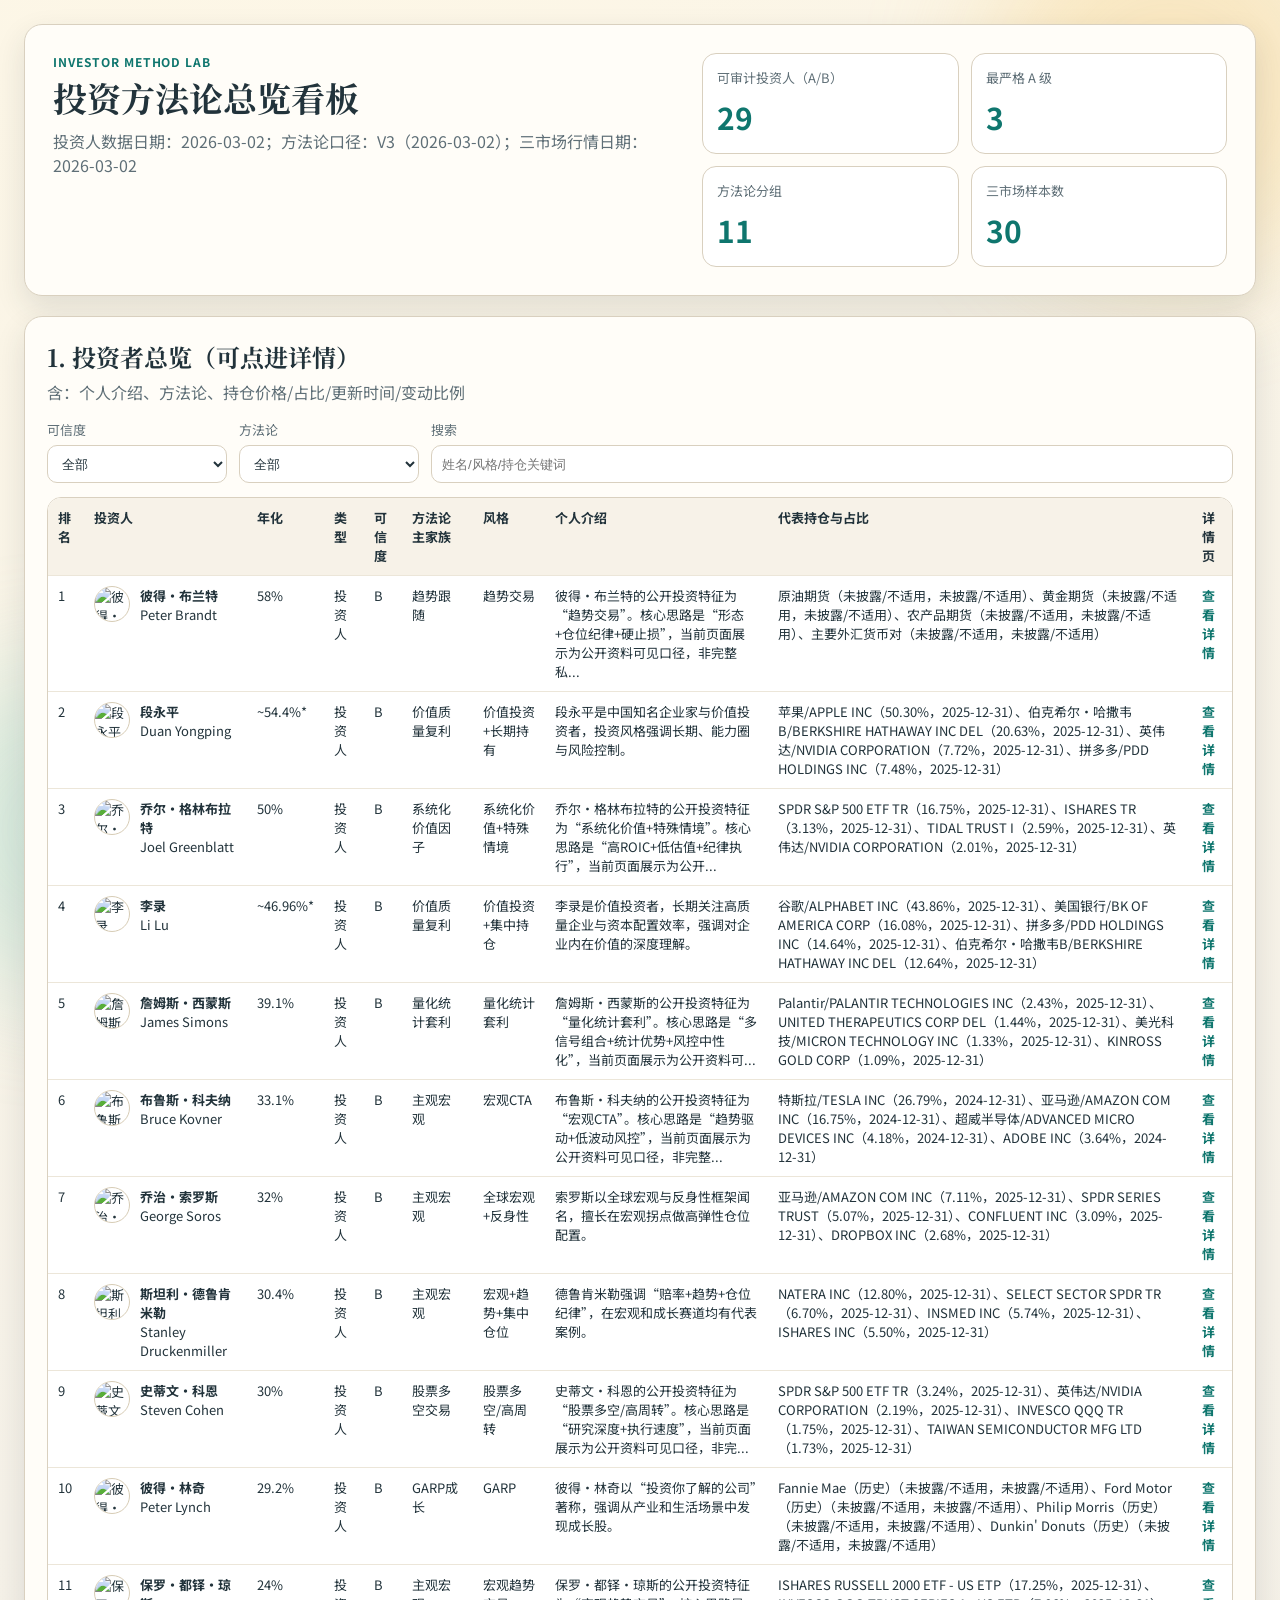
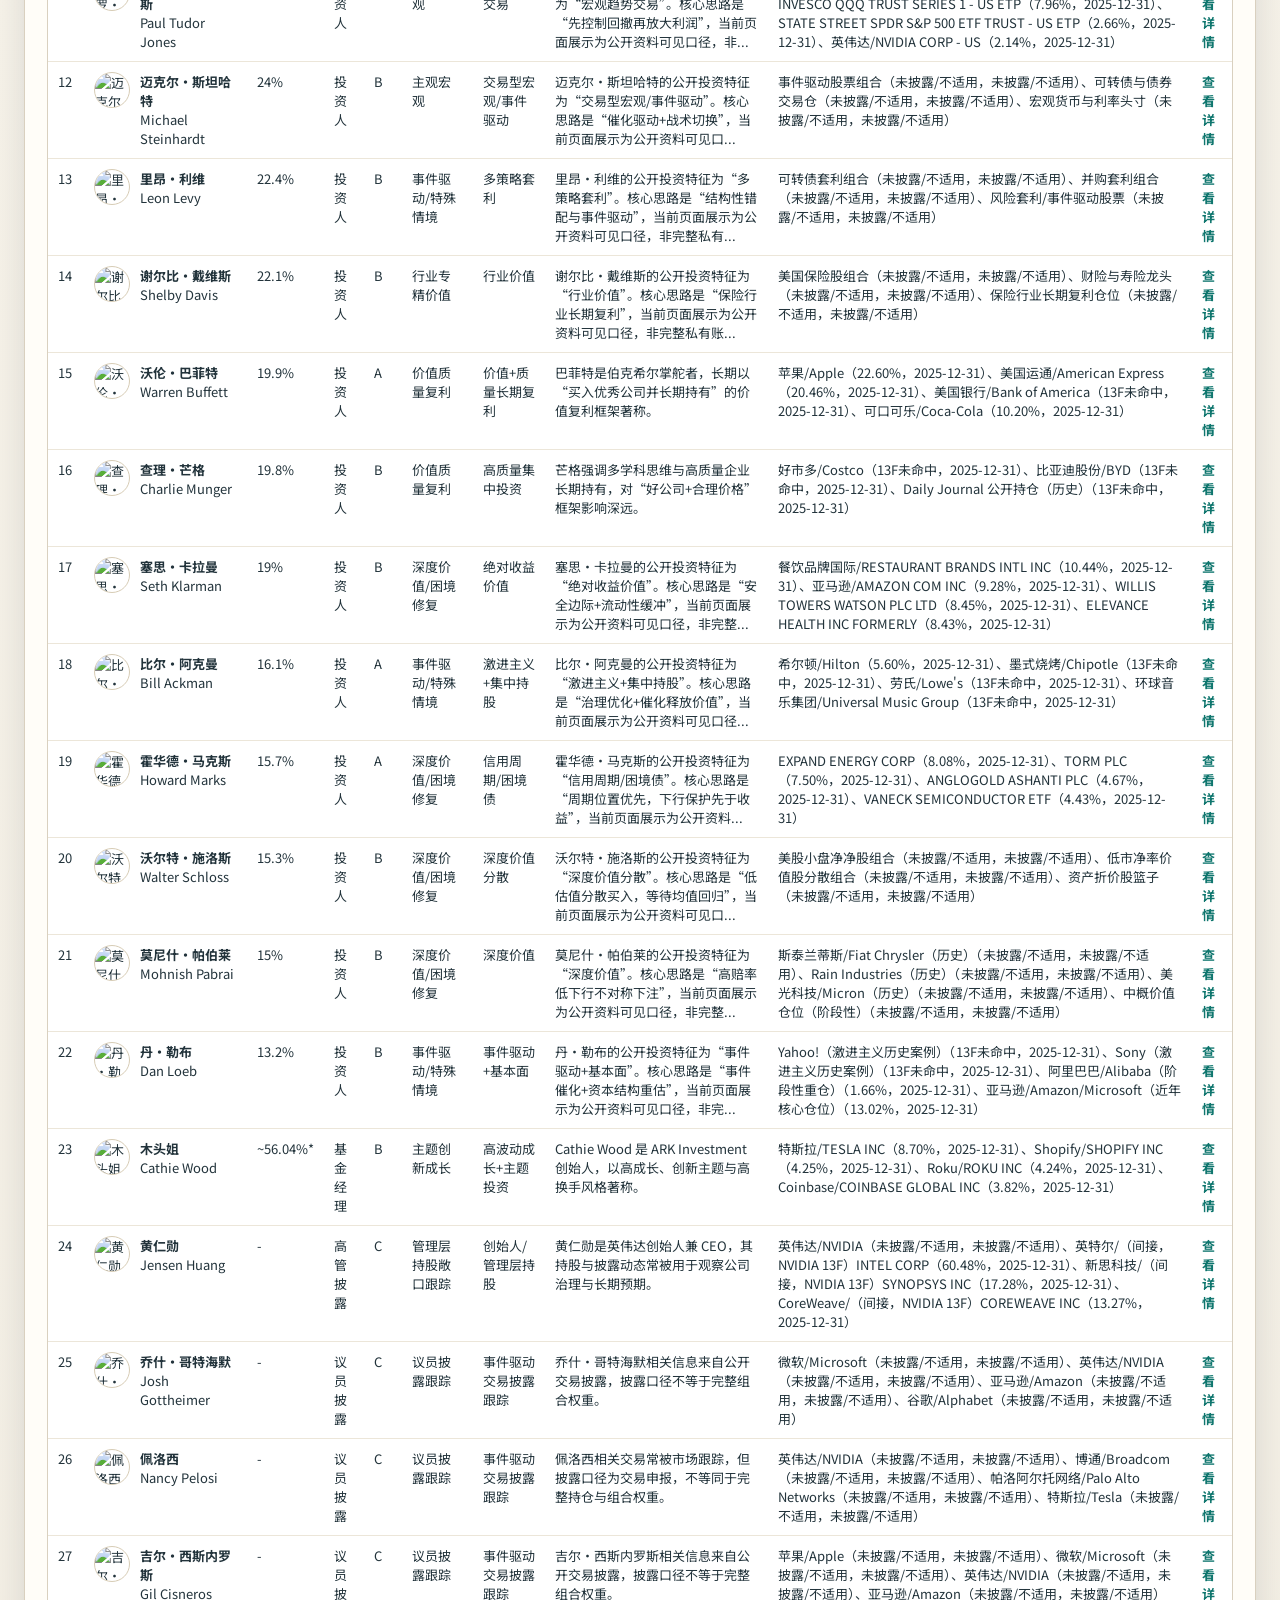
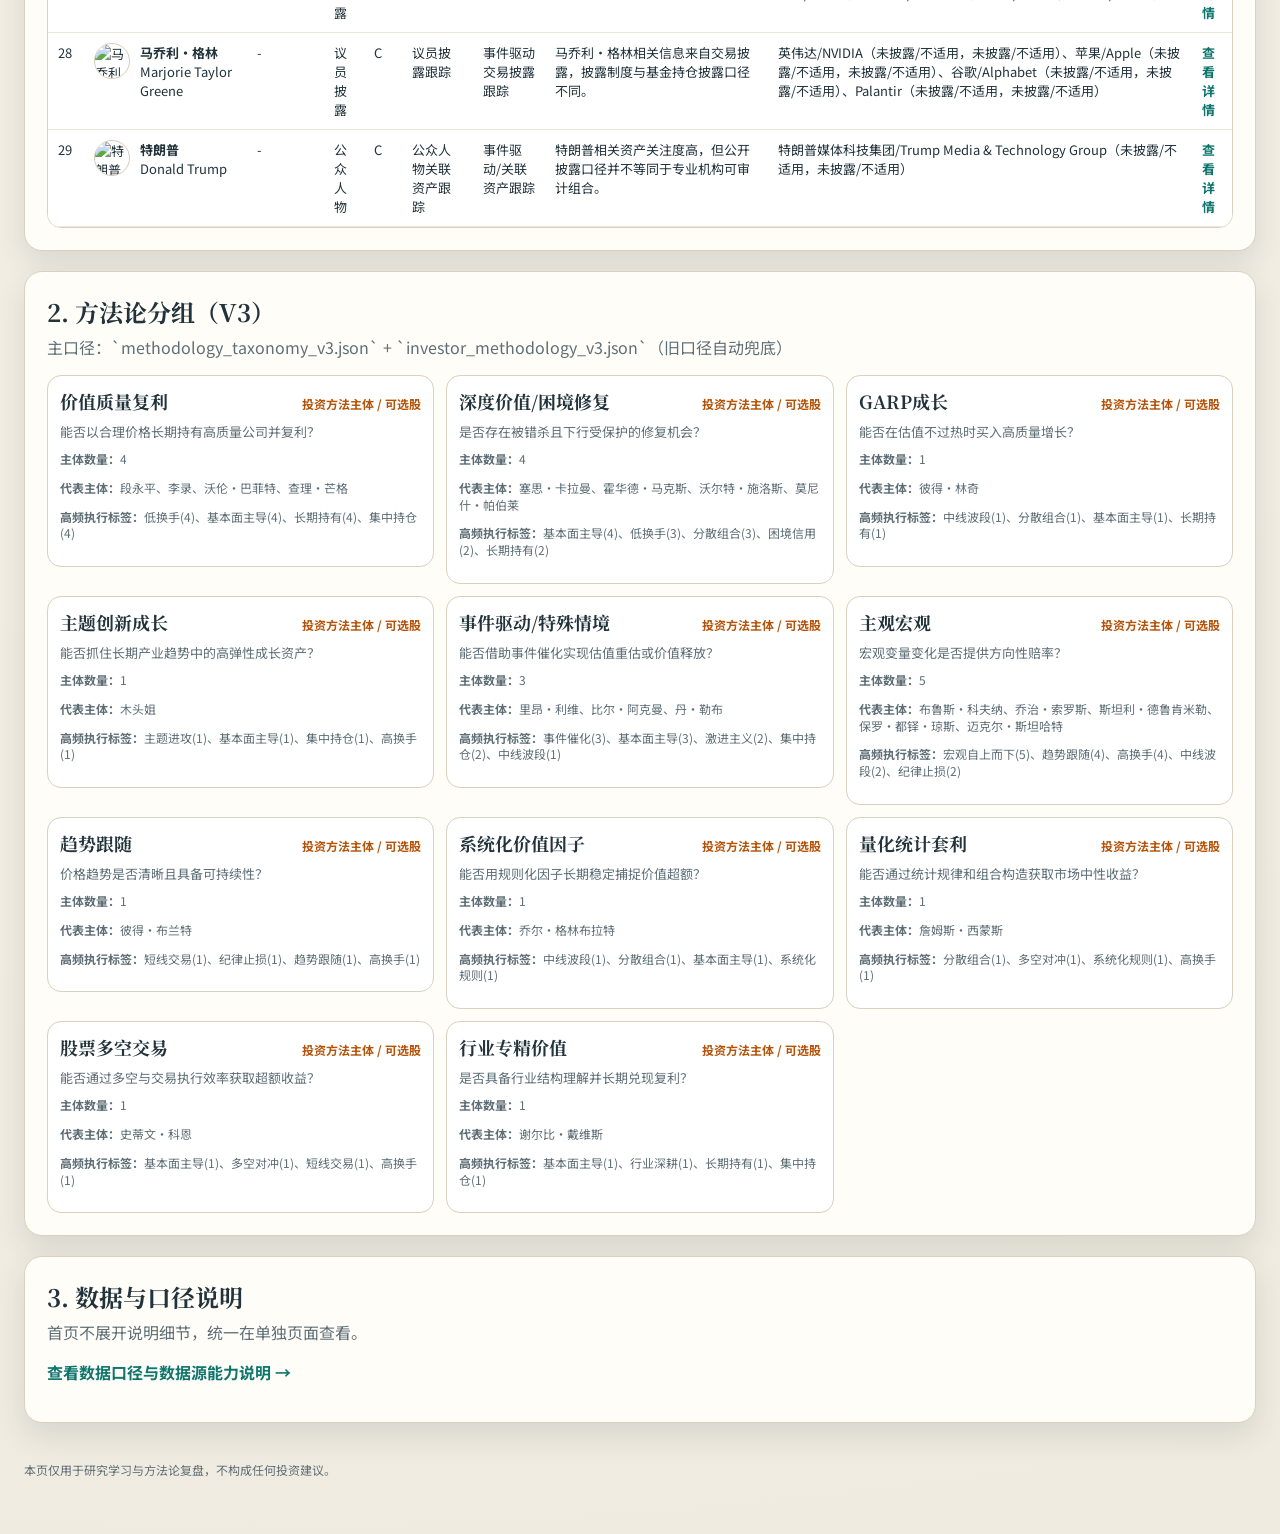
==== web/index.html @ 64d10591 "chore(backup): auto snapshot 20260303_040001" ====
<!doctype html>
<html lang="zh-CN">
  <head>
    <meta charset="UTF-8" />
    <meta name="viewport" content="width=device-width, initial-scale=1.0" />
    <title>Investor Method Lab Dashboard</title>
    <link rel="preconnect" href="https://fonts.googleapis.com" />
    <link rel="preconnect" href="https://fonts.gstatic.com" crossorigin />
    <link
      href="https://fonts.googleapis.com/css2?family=Noto+Sans+SC:wght@400;500;700&family=Noto+Serif+SC:wght@600;700&display=swap"
      rel="stylesheet"
    />
    <link rel="stylesheet" href="./styles.css" />
  </head>
  <body>
    <div class="bg-glow bg-glow-a"></div>
    <div class="bg-glow bg-glow-b"></div>

    <header class="hero reveal">
      <div>
        <p class="eyebrow">Investor Method Lab</p>
        <h1>投资方法论总览看板</h1>
        <p class="subtitle" id="hero-subtitle">加载数据中...</p>
      </div>
      <div class="summary-grid">
        <article class="summary-card">
          <p class="summary-label">可审计投资人（A/B）</p>
          <p class="summary-value" id="summary-investor-count">-</p>
        </article>
        <article class="summary-card">
          <p class="summary-label">最严格 A 级</p>
          <p class="summary-value" id="summary-a-count">-</p>
        </article>
        <article class="summary-card">
          <p class="summary-label">方法论分组</p>
          <p class="summary-value" id="summary-group-count">-</p>
        </article>
        <article class="summary-card">
          <p class="summary-label">三市场样本数</p>
          <p class="summary-value" id="summary-universe-count">-</p>
        </article>
      </div>
    </header>

    <main>
      <section class="panel reveal" id="investor-panel">
        <div class="panel-head">
          <h2>1. 投资者总览（可点进详情）</h2>
          <p>含：个人介绍、方法论、持仓价格/占比/更新时间/变动比例</p>
        </div>

        <div class="control-row">
          <label>
            可信度
            <select id="confidence-filter">
              <option value="ALL">全部</option>
              <option value="A">A</option>
              <option value="B">B</option>
            </select>
          </label>

          <label>
            方法论
            <select id="methodology-filter">
              <option value="ALL">全部</option>
            </select>
          </label>

          <label class="search-box">
            搜索
            <input id="investor-search" type="search" placeholder="姓名/风格/持仓关键词" />
          </label>
        </div>

        <div class="table-wrap">
          <table id="investor-table">
            <thead>
              <tr>
                <th>排名</th>
                <th>投资人</th>
                <th>年化</th>
                <th>类型</th>
                <th>可信度</th>
                <th>方法论主家族</th>
                <th>风格</th>
                <th>个人介绍</th>
                <th>代表持仓与占比</th>
                <th>详情页</th>
              </tr>
            </thead>
            <tbody></tbody>
          </table>
        </div>
      </section>

      <section class="panel reveal" id="method-panel">
        <div class="panel-head">
          <h2>2. 方法论分组（V3）</h2>
          <p>主口径：`methodology_taxonomy_v3.json` + `investor_methodology_v3.json`（旧口径自动兜底）</p>
        </div>
        <div class="method-grid" id="method-grid"></div>
      </section>

      <section class="panel reveal">
        <div class="panel-head">
          <h2>3. 数据与口径说明</h2>
          <p>首页不展开说明细节，统一在单独页面查看。</p>
        </div>
        <p class="muted"><a class="detail-link" href="./data-info.html">查看数据口径与数据源能力说明 →</a></p>
      </section>
    </main>

    <footer class="footer">
      <p>
        本页仅用于研究学习与方法论复盘，不构成任何投资建议。
      </p>
    </footer>

    <script src="./app.js"></script>
  </body>
</html>
---- web/styles.css ----
:root {
  --bg: #f5f1e8;
  --panel: #fffdf7;
  --ink: #22333b;
  --muted: #5f6f77;
  --line: #d9d0bf;
  --teal: #0f766e;
  --amber: #b45309;
  --rose: #b42318;
  --shadow: 0 12px 30px rgba(34, 51, 59, 0.12);
  --radius: 18px;
}

* {
  box-sizing: border-box;
}

body {
  margin: 0;
  font-family: "Noto Sans SC", "PingFang SC", "Hiragino Sans GB", sans-serif;
  color: var(--ink);
  background: radial-gradient(circle at 20% -10%, #fff8e6 0%, var(--bg) 38%, #f0ebe0 100%);
  min-height: 100vh;
  padding: 24px;
  position: relative;
}

.bg-glow {
  position: fixed;
  border-radius: 50%;
  filter: blur(60px);
  z-index: -1;
  opacity: 0.35;
}

.bg-glow-a {
  width: 380px;
  height: 380px;
  background: #f8cf7a;
  right: -80px;
  top: -100px;
}

.bg-glow-b {
  width: 320px;
  height: 320px;
  background: #98d4c6;
  left: -100px;
  bottom: -90px;
}

.hero,
.panel {
  max-width: 1280px;
  margin: 0 auto 20px;
  background: color-mix(in srgb, var(--panel) 92%, #ffffff 8%);
  border: 1px solid var(--line);
  border-radius: var(--radius);
  box-shadow: var(--shadow);
}

.hero {
  display: grid;
  gap: 20px;
  padding: 28px;
  grid-template-columns: 1.2fr 1fr;
}

.eyebrow {
  margin: 0;
  color: var(--teal);
  letter-spacing: 0.08em;
  text-transform: uppercase;
  font-weight: 700;
  font-size: 12px;
}

h1,
h2,
h3 {
  font-family: "Noto Serif SC", "Songti SC", serif;
  margin: 0;
}

h1 {
  margin-top: 8px;
  font-size: 34px;
  line-height: 1.2;
}

.subtitle {
  margin: 10px 0 0;
  color: var(--muted);
}

.summary-grid {
  display: grid;
  gap: 12px;
  grid-template-columns: repeat(2, minmax(0, 1fr));
}

.summary-card {
  border: 1px solid var(--line);
  border-radius: 14px;
  padding: 14px;
  background: #fff;
}

.summary-label {
  margin: 0;
  color: var(--muted);
  font-size: 13px;
}

.summary-value {
  margin: 8px 0 0;
  font-size: 30px;
  font-weight: 700;
  color: var(--teal);
}

.panel {
  padding: 22px;
}

.panel-head {
  margin-bottom: 16px;
}

.panel-head p {
  margin: 6px 0 0;
  color: var(--muted);
}

.control-row {
  display: flex;
  flex-wrap: wrap;
  gap: 12px;
  margin-bottom: 14px;
  align-items: end;
}

label {
  font-size: 13px;
  color: var(--muted);
  display: flex;
  flex-direction: column;
  gap: 6px;
}

select,
input {
  border: 1px solid var(--line);
  border-radius: 10px;
  background: #fff;
  color: var(--ink);
  padding: 8px 10px;
  min-height: 38px;
  min-width: 180px;
}

.search-box {
  flex: 1;
  min-width: 220px;
}

.table-wrap {
  overflow: auto;
  border: 1px solid var(--line);
  border-radius: 14px;
}

table {
  width: 100%;
  border-collapse: collapse;
  min-width: 980px;
  background: #fff;
}

thead th {
  position: sticky;
  top: 0;
  background: #f7f2e8;
  z-index: 1;
}

th,
td {
  border-bottom: 1px solid #ece6d9;
  text-align: left;
  font-size: 13px;
  padding: 10px;
  vertical-align: top;
}

tbody tr {
  transition: background-color 0.2s ease;
  cursor: pointer;
}

tbody tr:hover {
  background: #f5fbfa;
}

tbody tr.selected {
  background: #e5f4f1;
}

.detail-card {
  margin-top: 14px;
  border: 1px dashed var(--line);
  border-radius: 14px;
  padding: 14px;
  background: #fffcf5;
}

.detail-card .muted {
  color: var(--muted);
}

.detail-link {
  color: var(--teal);
  text-decoration: none;
  font-weight: 700;
}

.detail-link:hover {
  text-decoration: underline;
}

.score-link {
  font-weight: 700;
}

.investor-cell {
  display: flex;
  align-items: flex-start;
  gap: 10px;
}

.avatar-sm {
  width: 36px;
  height: 36px;
  border-radius: 50%;
  border: 1px solid #d7ccb5;
  object-fit: cover;
  background: #fff;
  flex-shrink: 0;
}

.avatar-fallback {
  display: inline-flex;
  align-items: center;
  justify-content: center;
  font-size: 14px;
  font-weight: 700;
  color: #4f5f6c;
}

.avatar-lg.avatar-fallback {
  font-size: 24px;
}

.detail-page {
  max-width: 1280px;
  margin: 0 auto 20px;
}

.breadcrumb {
  margin: 4px auto 12px;
  max-width: 1280px;
  font-size: 13px;
}

.breadcrumb a {
  color: var(--teal);
  text-decoration: none;
  font-weight: 700;
}

.breadcrumb a:hover {
  text-decoration: underline;
}

.profile-hero h1 {
  margin-bottom: 8px;
}

.profile-head-row {
  display: flex;
  align-items: center;
  gap: 14px;
}

.avatar-lg {
  width: 72px;
  height: 72px;
  border-radius: 50%;
  border: 1px solid #d7ccb5;
  object-fit: cover;
  background: #fff;
  flex-shrink: 0;
}

.badge-row {
  margin-top: 12px;
  display: flex;
  flex-wrap: wrap;
  gap: 8px;
}

.pill {
  display: inline-flex;
  align-items: center;
  gap: 6px;
  border: 1px solid #d5cab4;
  border-radius: 999px;
  padding: 4px 10px;
  background: #fff;
  color: #304250;
  font-size: 12px;
}

.detail-grid {
  display: grid;
  grid-template-columns: repeat(2, minmax(0, 1fr));
  gap: 12px;
}

.detail-item {
  border: 1px solid #ede4d3;
  border-radius: 10px;
  padding: 10px;
  background: #fff;
}

.detail-item h4 {
  margin: 0 0 6px;
  font-size: 12px;
  color: var(--muted);
  font-weight: 700;
}

.detail-item p {
  margin: 0;
  font-size: 13px;
  line-height: 1.45;
}

.opportunity-detail {
  margin-top: 12px;
}

.mos-compare-grid {
  margin-top: 10px;
  display: grid;
  grid-template-columns: repeat(2, minmax(0, 1fr));
  gap: 12px;
}

.mos-compare-card {
  border: 1px solid #e8deca;
  border-radius: 12px;
  padding: 12px;
  background: #fff;
}

.mos-compare-card h4 {
  margin: 0 0 8px;
  font-size: 13px;
  color: var(--muted);
}

.metric-value {
  margin: 0 0 8px;
  font-size: 28px;
  line-height: 1;
  font-weight: 700;
  color: var(--ink);
}

.metric-value.positive {
  color: #0f766e;
}

.metric-value.negative {
  color: var(--rose);
}

.formula-line {
  margin: 0;
  font-size: 12px;
  color: var(--muted);
}

.source-line {
  margin: 8px 0 0;
  font-size: 12px;
  color: #425567;
}

.source-pill {
  display: inline-block;
  padding: 2px 6px;
  border-radius: 999px;
  background: #eef2f6;
  color: #334454;
  margin-right: 8px;
  font-size: 11px;
  font-weight: 700;
}

.detail-ref {
  margin-top: 10px;
}

.detail-ref ul {
  margin: 0;
  padding-left: 18px;
  color: var(--muted);
  font-size: 12px;
  line-height: 1.6;
}

.method-grid {
  display: grid;
  gap: 12px;
  grid-template-columns: repeat(3, minmax(0, 1fr));
}

.method-card {
  border: 1px solid var(--line);
  border-radius: 14px;
  padding: 12px;
  background: #fff;
}

.method-link-card {
  text-decoration: none;
  color: inherit;
  display: block;
}

.method-link-card:hover .method-card {
  border-color: #b8ccb7;
  box-shadow: 0 6px 18px rgba(15, 118, 110, 0.08);
}

.method-title {
  display: flex;
  justify-content: space-between;
  gap: 8px;
  align-items: baseline;
}

.method-title h3 {
  font-size: 18px;
}

.method-title p {
  margin: 0;
  color: var(--amber);
  font-size: 12px;
  font-weight: 700;
}

.method-question {
  margin: 8px 0;
  color: var(--muted);
  font-size: 13px;
}

.weight-list {
  display: grid;
  gap: 8px;
}

.weight-row {
  display: grid;
  grid-template-columns: 70px 1fr 42px;
  gap: 8px;
  align-items: center;
  font-size: 12px;
}

.bar {
  height: 8px;
  border-radius: 999px;
  background: #ece8dd;
  overflow: hidden;
}

.bar > span {
  display: block;
  height: 100%;
  background: linear-gradient(90deg, #22a06b, #0f766e);
}

.method-members {
  margin-top: 10px;
  font-size: 12px;
  color: var(--muted);
  line-height: 1.4;
}

.view-switch {
  display: inline-flex;
  background: #ece7d9;
  padding: 3px;
  border-radius: 10px;
  gap: 3px;
}

.switch-btn {
  border: none;
  background: transparent;
  color: var(--muted);
  padding: 8px 12px;
  border-radius: 8px;
  cursor: pointer;
  font-size: 13px;
}

.switch-btn.active {
  background: #fff;
  color: var(--ink);
  box-shadow: 0 2px 6px rgba(0, 0, 0, 0.08);
}

.notice {
  margin-bottom: 10px;
  padding: 10px 12px;
  border-radius: 10px;
  border: 1px solid var(--line);
  font-size: 13px;
}

.notice.warn {
  background: #fff7e8;
  border-color: #e9c27a;
  color: #8c5d00;
}

.notice.ok {
  background: #edf9f6;
  border-color: #8bcdbf;
  color: #0f5f58;
}

.group-cards {
  display: grid;
  grid-template-columns: repeat(2, minmax(0, 1fr));
  gap: 12px;
}

.group-card {
  border: 1px solid var(--line);
  border-radius: 12px;
  padding: 10px;
  background: #fff;
}

.group-card h3 {
  margin-bottom: 8px;
  font-size: 18px;
}

.group-card table {
  min-width: auto;
}

.meta-grid {
  display: grid;
  gap: 12px;
  grid-template-columns: repeat(2, minmax(0, 1fr));
}

.meta-card {
  border: 1px solid var(--line);
  border-radius: 12px;
  padding: 12px;
  background: #fff;
}

.meta-card-weak {
  opacity: 0.78;
  background: #fffdf7;
}

.meta-card-weak p {
  margin: 0;
  color: var(--muted);
  font-size: 12px;
  line-height: 1.5;
}

.meta-card h3 {
  margin-bottom: 8px;
  font-size: 18px;
}

.meta-card ul {
  margin: 0;
  padding-left: 18px;
  color: var(--muted);
  font-size: 13px;
}

.source-grid {
  display: grid;
  gap: 12px;
}

.source-summary {
  border: 1px dashed var(--line);
  border-radius: 12px;
  padding: 10px 12px;
  background: #fffdf7;
  color: var(--muted);
  font-size: 12px;
}

.source-card {
  border: 1px solid var(--line);
  border-radius: 12px;
  padding: 12px;
  background: #fff;
}

.source-head {
  display: flex;
  justify-content: space-between;
  gap: 10px;
  align-items: flex-start;
}

.source-head h3 {
  font-size: 16px;
}

.status-pill {
  display: inline-block;
  padding: 2px 8px;
  border-radius: 999px;
  font-size: 11px;
  font-weight: 700;
  border: 1px solid #d8d0bf;
  background: #f6f2e8;
  color: #5f6f77;
}

.status-pill.ok {
  border-color: #8bcdbf;
  color: #0f5f58;
  background: #edf9f6;
}

.status-pill.partial {
  border-color: #e9c27a;
  color: #8c5d00;
  background: #fff7e8;
}

.status-pill.blocked,
.status-pill.error {
  border-color: #efb6af;
  color: #9d2520;
  background: #fff0ef;
}

.source-meta {
  margin-top: 8px;
  font-size: 12px;
  color: var(--muted);
  line-height: 1.6;
}

.source-link {
  margin-top: 8px;
  font-size: 12px;
}

.source-link a {
  color: var(--teal);
  font-weight: 700;
  text-decoration: none;
}

.source-link a:hover {
  text-decoration: underline;
}

.footer {
  max-width: 1280px;
  margin: 0 auto;
  padding: 6px 0 20px;
  color: var(--muted);
  font-size: 12px;
}

.reveal {
  animation: reveal 0.5s ease both;
}

@keyframes reveal {
  from {
    opacity: 0;
    transform: translateY(10px);
  }
  to {
    opacity: 1;
    transform: translateY(0);
  }
}

@media (max-width: 1100px) {
  .hero {
    grid-template-columns: 1fr;
  }

  .method-grid,
  .group-cards,
  .meta-grid,
  .mos-compare-grid {
    grid-template-columns: 1fr;
  }
}

@media (max-width: 700px) {
  body {
    padding: 14px;
  }

  .summary-grid {
    grid-template-columns: 1fr 1fr;
  }

  h1 {
    font-size: 28px;
  }

  .detail-grid {
    grid-template-columns: 1fr;
  }

  .control-row {
    flex-direction: column;
    align-items: stretch;
  }

  select,
  input {
    width: 100%;
    min-width: 0;
  }
}
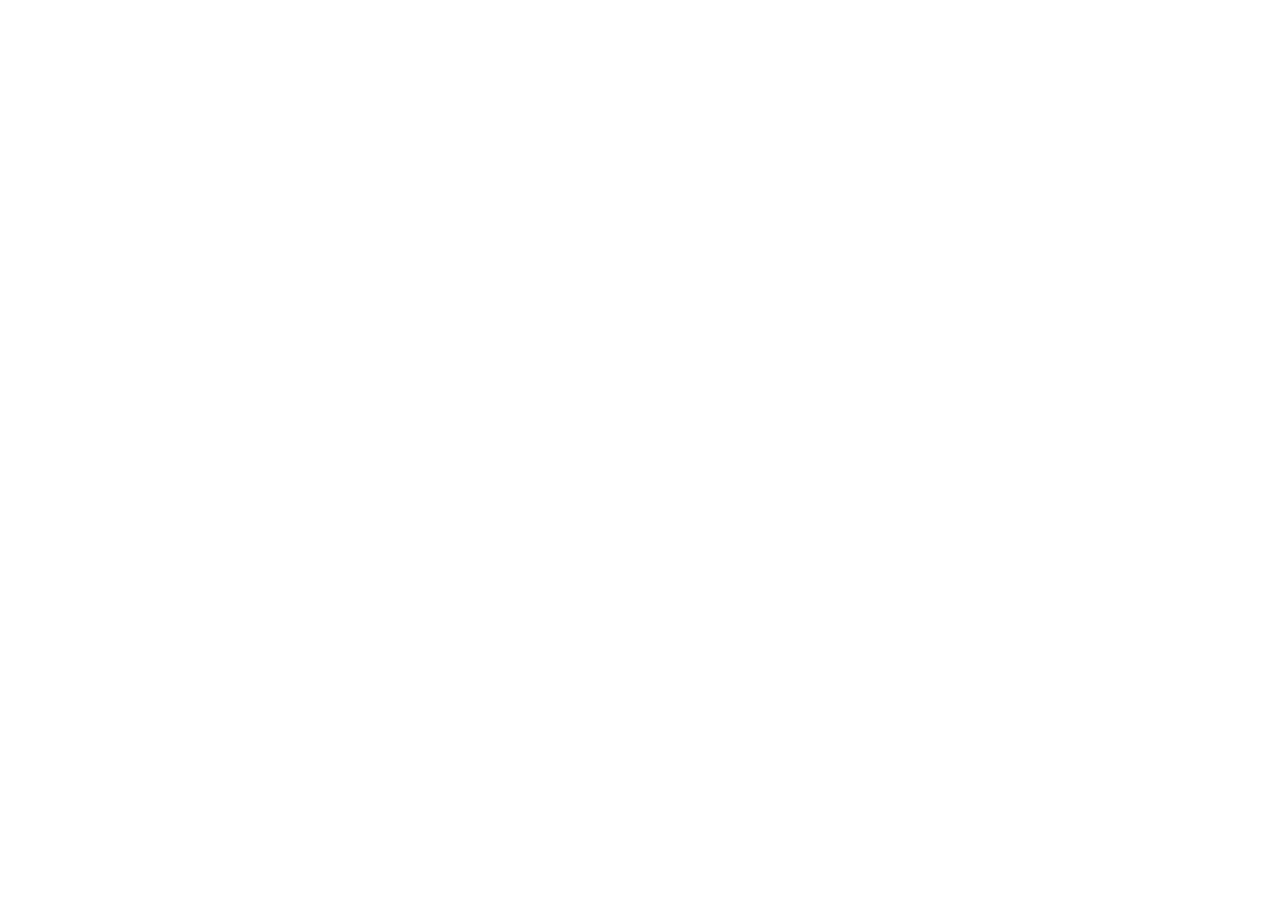
==== commit 3c96bae9: "chore(backup): 击球区/investor-method-lab auto snapshot 20260316_040001" ====
--- a/web/index.html
+++ b/web/index.html
@@ -3,119 +3,109 @@
   <head>
     <meta charset="UTF-8" />
     <meta name="viewport" content="width=device-width, initial-scale=1.0" />
-    <title>Investor Method Lab Dashboard</title>
-    <link rel="preconnect" href="https://fonts.googleapis.com" />
-    <link rel="preconnect" href="https://fonts.gstatic.com" crossorigin />
-    <link
-      href="https://fonts.googleapis.com/css2?family=Noto+Sans+SC:wght@400;500;700&family=Noto+Serif+SC:wght@600;700&display=swap"
-      rel="stylesheet"
-    />
-    <link rel="stylesheet" href="./styles.css" />
+    <title>历史跟投首页已停用</title>
+    <meta http-equiv="refresh" content="0; url=http://127.0.0.1:8000/" />
+    <style>
+      :root {
+        color-scheme: light;
+        --bg: #f3efe5;
+        --card: rgba(255, 252, 246, 0.94);
+        --ink: #173126;
+        --muted: #4d685c;
+        --line: rgba(23, 49, 38, 0.12);
+        --accent: #1d6b45;
+      }
+
+      * {
+        box-sizing: border-box;
+      }
+
+      body {
+        margin: 0;
+        min-height: 100vh;
+        display: grid;
+        place-items: center;
+        padding: 24px;
+        background:
+          radial-gradient(circle at top, rgba(29, 107, 69, 0.18), transparent 42%),
+          linear-gradient(180deg, #f8f4ea 0%, var(--bg) 100%);
+        color: var(--ink);
+        font-family: "PingFang SC", "Hiragino Sans GB", "Noto Sans SC", sans-serif;
+      }
+
+      main {
+        width: min(640px, 100%);
+        padding: 32px;
+        border: 1px solid var(--line);
+        border-radius: 24px;
+        background: var(--card);
+        box-shadow: 0 20px 60px rgba(23, 49, 38, 0.08);
+      }
+
+      .eyebrow {
+        margin: 0 0 10px;
+        color: var(--accent);
+        font-size: 12px;
+        font-weight: 700;
+        letter-spacing: 0.12em;
+        text-transform: uppercase;
+      }
+
+      h1 {
+        margin: 0;
+        font-size: clamp(28px, 4vw, 40px);
+        line-height: 1.15;
+      }
+
+      p {
+        margin: 14px 0 0;
+        line-height: 1.7;
+      }
+
+      .muted {
+        color: var(--muted);
+      }
+
+      .actions {
+        display: flex;
+        flex-wrap: wrap;
+        gap: 12px;
+        margin-top: 24px;
+      }
+
+      .btn {
+        display: inline-flex;
+        align-items: center;
+        justify-content: center;
+        min-height: 44px;
+        padding: 0 18px;
+        border-radius: 999px;
+        text-decoration: none;
+        font-weight: 600;
+      }
+
+      .btn-primary {
+        background: var(--accent);
+        color: #fff;
+      }
+
+      .btn-secondary {
+        border: 1px solid var(--line);
+        color: var(--ink);
+      }
+    </style>
   </head>
   <body>
-    <div class="bg-glow bg-glow-a"></div>
-    <div class="bg-glow bg-glow-b"></div>
-
-    <header class="hero reveal">
-      <div>
-        <p class="eyebrow">Investor Method Lab</p>
-        <h1>投资方法论总览看板</h1>
-        <p class="subtitle" id="hero-subtitle">加载数据中...</p>
+    <main>
+      <p class="eyebrow">Deprecated Home</p>
+      <h1>历史跟投首页已停用</h1>
+      <p>从现在起默认只保留 <strong>击球区首页</strong> 作为投研主入口，旧 `Investor Method Lab` 首页不再继续作为主页使用。</p>
+      <p class="muted">浏览器会自动跳转到 `http://127.0.0.1:8000/`。如果没有自动跳转，可以手动点击下面入口。</p>
+      <div class="actions">
+        <a class="btn btn-primary" href="http://127.0.0.1:8000/">打开击球区首页</a>
+        <a class="btn btn-secondary" href="./investor.html?id=warren_buffett">查看历史投资人详情</a>
+        <a class="btn btn-secondary" href="./data-info.html">查看历史数据口径页</a>
       </div>
-      <div class="summary-grid">
-        <article class="summary-card">
-          <p class="summary-label">可审计投资人（A/B）</p>
-          <p class="summary-value" id="summary-investor-count">-</p>
-        </article>
-        <article class="summary-card">
-          <p class="summary-label">最严格 A 级</p>
-          <p class="summary-value" id="summary-a-count">-</p>
-        </article>
-        <article class="summary-card">
-          <p class="summary-label">方法论分组</p>
-          <p class="summary-value" id="summary-group-count">-</p>
-        </article>
-        <article class="summary-card">
-          <p class="summary-label">三市场样本数</p>
-          <p class="summary-value" id="summary-universe-count">-</p>
-        </article>
-      </div>
-    </header>
-
-    <main>
-      <section class="panel reveal" id="investor-panel">
-        <div class="panel-head">
-          <h2>1. 投资者总览（可点进详情）</h2>
-          <p>含：个人介绍、方法论、持仓价格/占比/更新时间/变动比例</p>
-        </div>
-
-        <div class="control-row">
-          <label>
-            可信度
-            <select id="confidence-filter">
-              <option value="ALL">全部</option>
-              <option value="A">A</option>
-              <option value="B">B</option>
-            </select>
-          </label>
-
-          <label>
-            方法论
-            <select id="methodology-filter">
-              <option value="ALL">全部</option>
-            </select>
-          </label>
-
-          <label class="search-box">
-            搜索
-            <input id="investor-search" type="search" placeholder="姓名/风格/持仓关键词" />
-          </label>
-        </div>
-
-        <div class="table-wrap">
-          <table id="investor-table">
-            <thead>
-              <tr>
-                <th>排名</th>
-                <th>投资人</th>
-                <th>年化</th>
-                <th>类型</th>
-                <th>可信度</th>
-                <th>方法论主家族</th>
-                <th>风格</th>
-                <th>个人介绍</th>
-                <th>代表持仓与占比</th>
-                <th>详情页</th>
-              </tr>
-            </thead>
-            <tbody></tbody>
-          </table>
-        </div>
-      </section>
-
-      <section class="panel reveal" id="method-panel">
-        <div class="panel-head">
-          <h2>2. 方法论分组（V3）</h2>
-          <p>主口径：`methodology_taxonomy_v3.json` + `investor_methodology_v3.json`（旧口径自动兜底）</p>
-        </div>
-        <div class="method-grid" id="method-grid"></div>
-      </section>
-
-      <section class="panel reveal">
-        <div class="panel-head">
-          <h2>3. 数据与口径说明</h2>
-          <p>首页不展开说明细节，统一在单独页面查看。</p>
-        </div>
-        <p class="muted"><a class="detail-link" href="./data-info.html">查看数据口径与数据源能力说明 →</a></p>
-      </section>
     </main>
-
-    <footer class="footer">
-      <p>
-        本页仅用于研究学习与方法论复盘，不构成任何投资建议。
-      </p>
-    </footer>
-
-    <script src="./app.js"></script>
   </body>
 </html>
